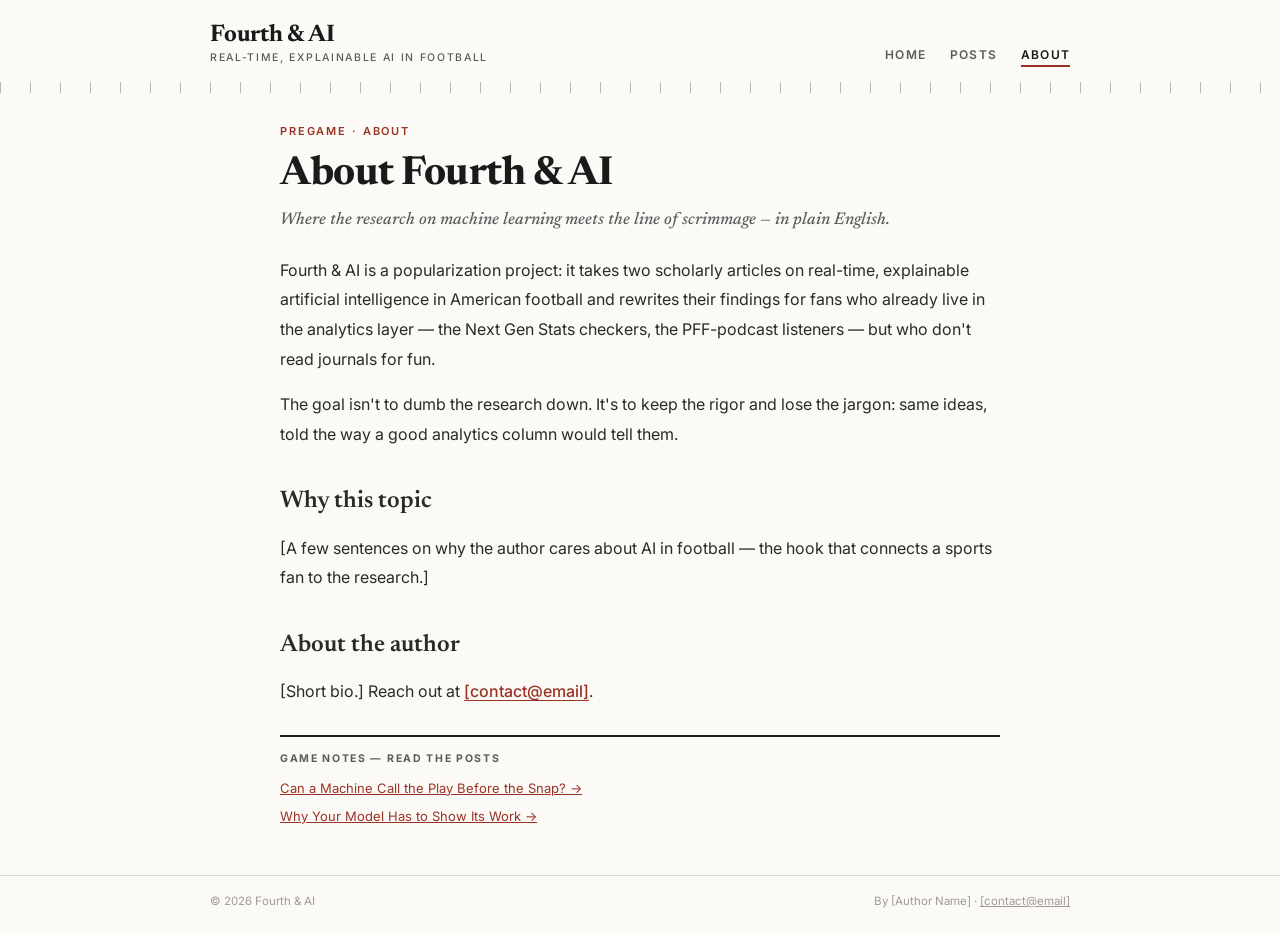
==== about.html @ 86296932 "feat: scaffold Fourth & AI blog Press Box editorial design (Newsreader/Inter/Plex Mono), hand-coded " ====
<!DOCTYPE html>
<html lang="en">
<head>
  <meta charset="UTF-8">
  <meta name="viewport" content="width=device-width, initial-scale=1">
  <title>About — Fourth &amp; AI</title>
  <meta name="description" content="About Fourth & AI: a popularization project on real-time, explainable AI in American football.">

  <link rel="preconnect" href="https://fonts.googleapis.com">
  <link rel="preconnect" href="https://fonts.gstatic.com" crossorigin>
  <link rel="stylesheet" href="https://fonts.googleapis.com/css2?family=Newsreader:ital,opsz,wght@0,6..72,500;0,6..72,600;0,6..72,700;1,6..72,500;1,6..72,600&family=Inter:wght@400;500;600;700&family=IBM+Plex+Mono:wght@500;600&display=swap">
  <link rel="stylesheet" href="assets/css/styles.css">
</head>
<body>
  <a class="skip-link" href="#main">Skip to content</a>

  <header class="site-header">
    <div class="container">
      <nav class="nav" aria-label="Primary">
        <a class="brand" href="index.html">
          Fourth&nbsp;&amp;&nbsp;AI
          <small>Real-time, explainable AI in football</small>
        </a>
        <ul class="nav-links">
          <li><a href="index.html">Home</a></li>
          <li><a href="posts/play-prediction.html">Posts</a></li>
          <li><a href="about.html" aria-current="page">About</a></li>
        </ul>
      </nav>
    </div>
  </header>
  <div class="yard-line" aria-hidden="true"></div>

  <main class="site-main" id="main">
    <article class="container container--read article">
      <p class="kicker">Pregame · About</p>
      <h1 class="headline">About Fourth &amp; AI</h1>
      <p class="dek">Where the research on machine learning meets the line of scrimmage — in plain English.</p>

      <div class="prose">
        <!-- INSERT: project description — what this blog is and why it exists -->
        <p>Fourth &amp; AI is a popularization project: it takes two scholarly articles
        on real-time, explainable artificial intelligence in American football and
        rewrites their findings for fans who already live in the analytics layer —
        the Next Gen Stats checkers, the PFF-podcast listeners — but who don't read
        journals for fun.</p>

        <p>The goal isn't to dumb the research down. It's to keep the rigor and lose
        the jargon: same ideas, told the way a good analytics column would tell them.</p>

        <h2>Why this topic</h2>
        <!-- INSERT: author's personal interest in the topic -->
        <p>[A few sentences on why the author cares about AI in football — the hook
        that connects a sports fan to the research.]</p>

        <h2>About the author</h2>
        <!-- INSERT: short author bio -->
        <p>[Short bio.] Reach out at
        <a href="mailto:[contact@email]">[contact@email]</a>.</p>
      </div>

      <section class="sources" aria-label="Read the posts">
        <p class="sources__label">Game Notes — Read the posts</p>
        <p class="sources__item">
          <a href="posts/play-prediction.html">Can a Machine Call the Play Before the Snap? →</a>
        </p>
        <p class="sources__item">
          <a href="posts/explainable-ai.html">Why Your Model Has to Show Its Work →</a>
        </p>
      </section>
    </article>
  </main>

  <footer class="site-footer">
    <div class="container">
      <span>© 2026 Fourth &amp; AI</span>
      <span>
        <!-- INSERT: author name + contact -->
        By [Author Name] · <a href="mailto:[contact@email]">[contact@email]</a>
      </span>
    </div>
  </footer>
</body>
</html>
---- assets/css/styles.css ----
/* ============================================================================
   Fourth & AI — Press Box design system
   One stylesheet. Sections: Tokens · Base · A11y · Layout · Header ·
   Progress bar · Editorial primitives · Homepage · Post page · Footer ·
   Responsive. Do not hardcode colors/fonts outside the token block.
   ========================================================================= */

/* ---------- Tokens ------------------------------------------------------- */
:root {
  /* Palette */
  --paper:  #FBFAF7;
  --ink:    #1A1A1A;
  --body:   #2c2a25;
  --muted:  #5b5b5b;
  --faint:  #a09c92;
  --rule:   #dcd9d2;
  --panel:  #f3f1ea;
  --accent: #9a3324;

  /* Type */
  --serif: "Newsreader", Georgia, "Times New Roman", serif;
  --sans:  "Inter", -apple-system, BlinkMacSystemFont, "Segoe UI", sans-serif;
  --mono:  "IBM Plex Mono", ui-monospace, "SF Mono", Menlo, monospace;

  /* Rhythm */
  --gutter: clamp(20px, 5vw, 40px);
  --maxw-wide: 940px;   /* homepage / chrome    */
  --maxw-read: 720px;   /* article reading width */

  --t-fast: .15s ease;
}

/* ---------- Base / reset ------------------------------------------------- */
*, *::before, *::after { box-sizing: border-box; }

html { -webkit-text-size-adjust: 100%; }

body {
  margin: 0;
  background: var(--paper);
  color: var(--ink);
  font-family: var(--sans);
  font-size: 16px;
  line-height: 1.6;
  -webkit-font-smoothing: antialiased;
  text-rendering: optimizeLegibility;
}

img { max-width: 100%; height: auto; display: block; }

a { color: var(--accent); }

h1, h2, h3 { margin: 0; font-weight: 700; }

/* ---------- Accessibility ----------------------------------------------- */
.skip-link {
  position: absolute;
  left: -9999px;
  top: 0;
  background: var(--ink);
  color: var(--paper);
  padding: 10px 16px;
  z-index: 100;
  font-family: var(--sans);
  font-size: 13px;
}
.skip-link:focus { left: 8px; top: 8px; }

:focus-visible {
  outline: 2px solid var(--accent);
  outline-offset: 2px;
  border-radius: 2px;
}

@media (prefers-reduced-motion: reduce) {
  *, *::before, *::after {
    animation-duration: .001ms !important;
    transition-duration: .001ms !important;
    scroll-behavior: auto !important;
  }
}

/* ---------- Layout ------------------------------------------------------- */
.container {
  width: 100%;
  max-width: var(--maxw-wide);
  margin: 0 auto;
  padding-left: var(--gutter);
  padding-right: var(--gutter);
}
.container--read { max-width: var(--maxw-read); }

.site-main { display: block; }

/* ---------- Header / nav ------------------------------------------------- */
.site-header { padding-top: 22px; }

.nav {
  display: flex;
  justify-content: space-between;
  align-items: flex-end;
  gap: 20px;
  padding-bottom: 18px;
}

.brand {
  font-family: var(--serif);
  font-weight: 700;
  font-size: clamp(20px, 3.4vw, 24px);
  letter-spacing: -.01em;
  color: var(--ink);
  text-decoration: none;
  line-height: 1.1;
}
.brand small {
  display: block;
  font-family: var(--sans);
  font-weight: 500;
  font-size: 10.5px;
  letter-spacing: .16em;
  text-transform: uppercase;
  color: var(--muted);
  margin-top: 4px;
}

.nav-links {
  display: flex;
  gap: 24px;
  margin: 0;
  padding: 0;
  list-style: none;
  font-size: 12px;
  font-weight: 600;
  letter-spacing: .1em;
  text-transform: uppercase;
}
.nav-links a {
  color: var(--muted);
  text-decoration: none;
  padding-bottom: 3px;
  transition: color var(--t-fast);
}
.nav-links a:hover { color: var(--ink); }
.nav-links a[aria-current="page"] {
  color: var(--ink);
  border-bottom: 2px solid var(--accent);
}

/* Yard-line hairline divider */
.yard-line {
  height: 11px;
  background: repeating-linear-gradient(90deg, var(--ink) 0 1px, transparent 1px 30px);
  opacity: .30;
}

/* ---------- Field scroll-progress bar ------------------------------------ */
.field-progress {
  position: sticky;
  top: 0;
  z-index: 50;
  height: 26px;
  background: var(--panel);
  border-bottom: 1px solid var(--rule);
  background-image: repeating-linear-gradient(90deg, #cfcbc0 0 1px, transparent 1px 9.9%);
  overflow: hidden;
}
.field-progress__fill {
  position: absolute;
  inset: 0 auto 0 0;
  width: 0;
  background: linear-gradient(90deg, #9a332422, #9a332433);
  border-right: 2px solid var(--accent);
}
.field-progress__ball {
  position: absolute;
  top: 50%;
  left: 0;
  transform: translate(-50%, -50%);
  width: 13px;
  height: 9px;
  background: var(--accent);
  border-radius: 50%;
}
.field-progress__endzone {
  position: absolute;
  inset: 0 0 0 auto;
  width: 9%;
  background: repeating-linear-gradient(45deg, #9a33241a 0 4px, transparent 4px 8px);
  border-left: 1px solid #cfcbc0;
}
.field-progress__nums {
  position: absolute;
  inset: 0;
  display: flex;
  justify-content: space-around;
  align-items: center;
  font-family: var(--mono);
  font-size: 9px;
  color: var(--faint);
  letter-spacing: .05em;
  pointer-events: none;
}

/* ---------- Editorial primitives ---------------------------------------- */
.kicker {
  font-family: var(--sans);
  font-size: 11px;
  font-weight: 600;
  letter-spacing: .17em;
  text-transform: uppercase;
  color: var(--accent);
  margin: 0;
}

.headline {
  font-family: var(--serif);
  font-weight: 700;
  font-size: clamp(28px, 6vw, 40px);
  line-height: 1.1;
  letter-spacing: -.012em;
  color: var(--ink);
  margin: 12px 0 10px;
}
.headline a { color: inherit; text-decoration: none; }
.headline a:hover { color: var(--accent); }

.dek {
  font-family: var(--serif);
  font-style: italic;
  font-weight: 500;
  font-size: clamp(15px, 2.4vw, 17px);
  color: var(--muted);
  margin: 0;
}

.byline {
  font-family: var(--sans);
  font-size: 12px;
  color: var(--muted);
  letter-spacing: .02em;
  margin-top: 14px;
}
.byline b { color: var(--ink); font-weight: 600; }

/* Stat-card callout — shared shell */
.stat-card {
  border: 1px solid var(--ink);
  background: var(--paper);
  flex: 0 0 auto;
}
.stat-card__tag {
  background: var(--ink);
  color: var(--paper);
  font-family: var(--sans);
  font-size: 9.5px;
  font-weight: 700;
  letter-spacing: .14em;
  text-transform: uppercase;
  padding: 6px 12px;
}
.stat-card__num {
  font-family: var(--mono);
  font-weight: 600;
  font-size: 33px;
  padding: 14px 16px 2px;
}
.stat-card__label {
  font-family: var(--sans);
  font-size: 11px;
  color: var(--muted);
  padding: 0 16px 8px;
}
.stat-card__src {
  font-family: var(--serif);
  font-style: italic;
  font-size: 9.5px;
  color: var(--faint);
  padding: 0 16px 13px;
}

/* ---------- Homepage ----------------------------------------------------- */
.hero { padding: 34px 0 26px; }
.hero__row {
  display: flex;
  gap: 34px;
  align-items: flex-start;
  margin-top: 18px;
}
.hero__copy {
  flex: 1;
  font-family: var(--sans);
  font-size: 14.5px;
  line-height: 1.75;
  color: var(--body);
}
.read-link {
  display: inline-block;
  margin-top: 12px;
  font-family: var(--sans);
  font-size: 12px;
  font-weight: 700;
  letter-spacing: .1em;
  text-transform: uppercase;
  color: var(--accent);
  text-decoration: none;
}
.read-link:hover { text-decoration: underline; text-underline-offset: 3px; }
.hero .stat-card { width: 200px; }

.second-story {
  border-top: 1px solid var(--rule);
  margin-top: 8px;
  padding: 22px 0 30px;
  display: flex;
  gap: 30px;
  align-items: baseline;
}
.second-story__no {
  font-family: var(--mono);
  font-size: 12px;
  font-weight: 600;
  color: var(--accent);
  padding-top: 4px;
  white-space: nowrap;
}
.second-story__title {
  font-family: var(--serif);
  font-weight: 600;
  font-size: clamp(20px, 3.6vw, 25px);
  margin: 6px 0;
}
.second-story__title a { color: inherit; text-decoration: none; }
.second-story__title a:hover { color: var(--accent); }
.second-story p {
  font-family: var(--sans);
  font-size: 14px;
  color: var(--muted);
  margin: 0;
  line-height: 1.6;
  max-width: 60ch;
}

.about-strip {
  background: var(--panel);
  margin-top: 4px;
}
.about-strip .container { padding-top: 24px; padding-bottom: 24px; }
.about-strip__label {
  font-family: var(--sans);
  font-size: 10.5px;
  font-weight: 700;
  letter-spacing: .15em;
  text-transform: uppercase;
  color: var(--muted);
  margin: 0 0 7px;
}
.about-strip p {
  font-family: var(--serif);
  font-size: 15px;
  color: #3a382f;
  margin: 0;
  max-width: 62ch;
  line-height: 1.6;
}
.about-strip a { color: var(--accent); }

/* ---------- Post page ---------------------------------------------------- */
.article { padding: 30px 0 10px; }

.prose {
  font-family: var(--sans);
  font-size: 16px;
  line-height: 1.85;
  color: var(--body);
  margin-top: 22px;
}
.prose p { margin: 0 0 16px; }
.prose a {
  color: var(--accent);
  text-decoration: underline;
  text-underline-offset: 3px;
  text-decoration-thickness: 1px;
  font-weight: 500;
}
.prose h2 {
  font-family: var(--serif);
  font-weight: 600;
  font-size: 24px;
  margin: 30px 0 10px;
}

/* In-article floated stat card */
.stat-card--float {
  float: right;
  width: 200px;
  margin: 4px 0 18px 28px;
}

/* Coach's-note pull quote */
.coach-note {
  clear: both;
  border-left: 3px solid var(--accent);
  margin: 24px 0;
  padding: 6px 0 6px 22px;
}
.coach-note__label {
  font-family: var(--sans);
  font-size: 10px;
  font-weight: 700;
  letter-spacing: .18em;
  text-transform: uppercase;
  color: var(--accent);
  margin: 0 0 7px;
}
.coach-note__quote {
  font-family: var(--serif);
  font-style: italic;
  font-weight: 500;
  font-size: clamp(19px, 3.4vw, 22px);
  line-height: 1.4;
  color: var(--ink);
  margin: 0;
}

/* Game Notes — Sources box */
.sources {
  clear: both;
  border-top: 2px solid var(--ink);
  margin-top: 28px;
  padding-top: 14px;
}
.sources__label {
  font-family: var(--sans);
  font-size: 10.5px;
  font-weight: 700;
  letter-spacing: .16em;
  text-transform: uppercase;
  color: var(--muted);
  margin: 0 0 10px;
}
.sources__item {
  font-family: var(--sans);
  font-size: 13px;
  color: #3a382f;
  line-height: 1.6;
  margin: 0 0 8px;
}
.sources__item cite { font-style: italic; }
.sources__item a { color: var(--accent); }

/* ---------- Footer ------------------------------------------------------- */
.site-footer {
  border-top: 1px solid var(--rule);
  margin-top: 30px;
}
.site-footer .container {
  padding-top: 16px;
  padding-bottom: 22px;
  display: flex;
  justify-content: space-between;
  gap: 16px;
  flex-wrap: wrap;
  font-family: var(--sans);
  font-size: 11.5px;
  color: var(--faint);
}
.site-footer a { color: var(--faint); }
.site-footer a:hover { color: var(--accent); }

/* ---------- Responsive (<= 720px) --------------------------------------- */
@media (max-width: 720px) {
  .nav {
    flex-direction: column;
    align-items: flex-start;
    gap: 14px;
  }
  .nav-links { gap: 18px; flex-wrap: wrap; }

  .hero__row { flex-direction: column; gap: 22px; }
  .hero .stat-card { width: 100%; }

  .second-story { flex-direction: column; gap: 8px; }

  .stat-card--float {
    float: none;
    width: 100%;
    margin: 18px 0;
  }
}
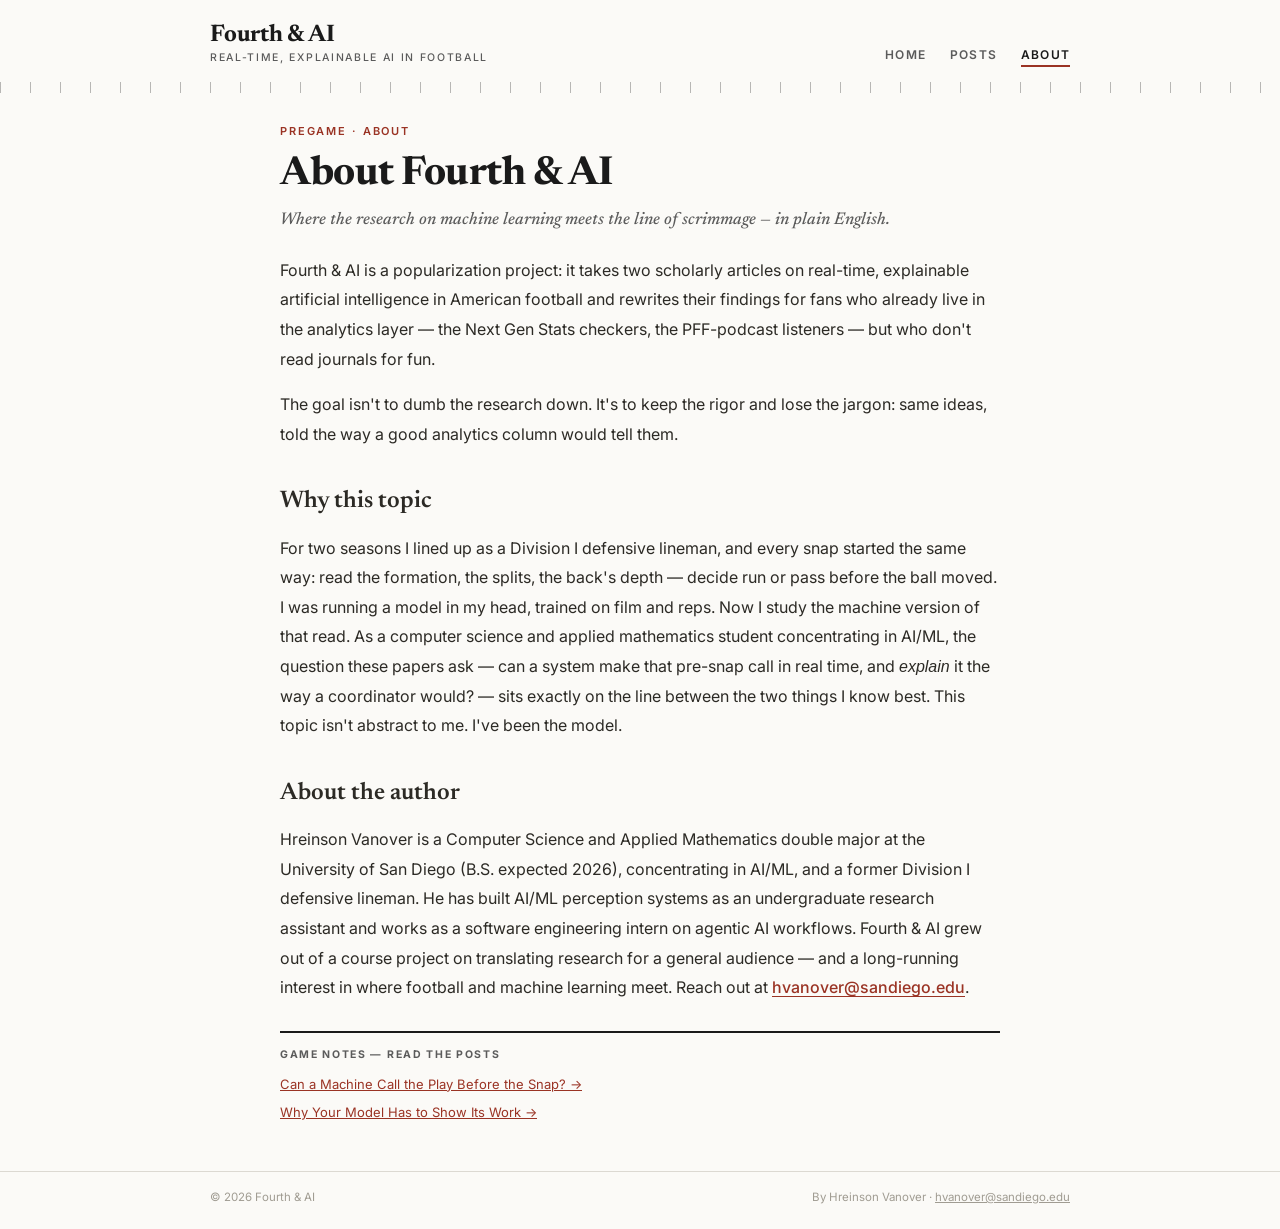
==== commit 58af5a74: "content: add author identity and About copy (Hreinson Vanover) - Footer contact on all pages: Hreins" ====
--- a/about.html
+++ b/about.html
@@ -49,14 +49,25 @@
         the jargon: same ideas, told the way a good analytics column would tell them.</p>
 
         <h2>Why this topic</h2>
-        <!-- INSERT: author's personal interest in the topic -->
-        <p>[A few sentences on why the author cares about AI in football — the hook
-        that connects a sports fan to the research.]</p>
+        <p>For two seasons I lined up as a Division I defensive lineman, and every
+        snap started the same way: read the formation, the splits, the back's depth
+        — decide run or pass before the ball moved. I was running a model in my
+        head, trained on film and reps. Now I study the machine version of that
+        read. As a computer science and applied mathematics student concentrating
+        in AI/ML, the question these papers ask — can a system make that pre-snap
+        call in real time, and <em>explain</em> it the way a coordinator would? —
+        sits exactly on the line between the two things I know best. This topic
+        isn't abstract to me. I've been the model.</p>
 
         <h2>About the author</h2>
-        <!-- INSERT: short author bio -->
-        <p>[Short bio.] Reach out at
-        <a href="mailto:[contact@email]">[contact@email]</a>.</p>
+        <p>Hreinson Vanover is a Computer Science and Applied Mathematics double
+        major at the University of San Diego (B.S. expected 2026), concentrating in
+        AI/ML, and a former Division I defensive lineman. He has built AI/ML
+        perception systems as an undergraduate research assistant and works as a
+        software engineering intern on agentic AI workflows. Fourth &amp; AI grew
+        out of a course project on translating research for a general audience —
+        and a long-running interest in where football and machine learning meet.
+        Reach out at <a href="mailto:hvanover@sandiego.edu">hvanover@sandiego.edu</a>.</p>
       </div>
 
       <section class="sources" aria-label="Read the posts">
@@ -75,8 +86,7 @@
     <div class="container">
       <span>© 2026 Fourth &amp; AI</span>
       <span>
-        <!-- INSERT: author name + contact -->
-        By [Author Name] · <a href="mailto:[contact@email]">[contact@email]</a>
+        By Hreinson Vanover · <a href="mailto:hvanover@sandiego.edu">hvanover@sandiego.edu</a>
       </span>
     </div>
   </footer>
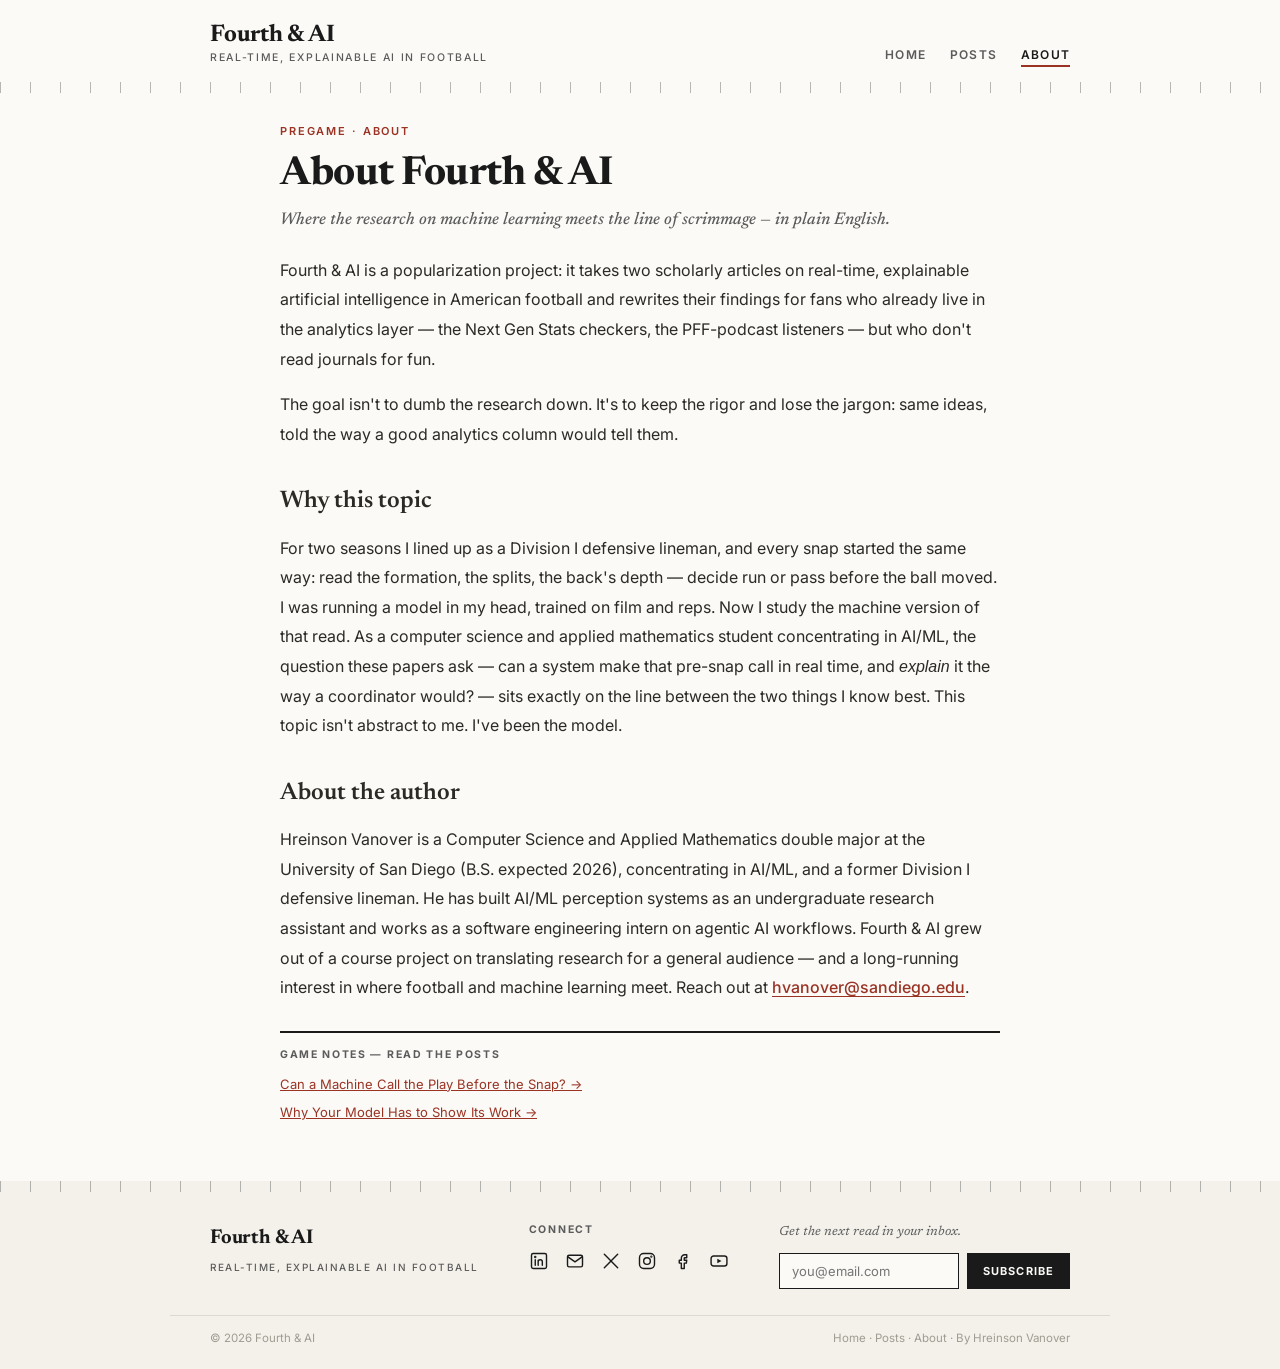
==== commit 2458475f: "feat: add richer footer, connect icons, decorative subscribe, post sign-off/share/back-to-top - Site" ====
--- a/about.html
+++ b/about.html
@@ -83,10 +83,35 @@
   </main>
 
   <footer class="site-footer">
-    <div class="container">
+    <div class="site-footer__yard" aria-hidden="true"></div>
+    <div class="container site-footer__grid">
+      <div class="site-footer__brand">
+        <span class="site-footer__name">Fourth &amp; AI</span>
+        <span class="site-footer__tag">Real-time, explainable AI in football</span>
+      </div>
+      <div class="connect">
+        <p class="connect__label">Connect</p>
+        <div class="connect__icons">
+          <a class="connect__icon" href="https://www.linkedin.com/in/hreinsonvanover/" target="_blank" rel="noopener" aria-label="LinkedIn"><svg viewBox="0 0 24 24"><rect x="3" y="3" width="18" height="18" rx="2"/><line x1="7.5" y1="10.5" x2="7.5" y2="17"/><circle cx="7.5" cy="7.2" r="0.6"/><path d="M11 17v-4a2.5 2.5 0 0 1 5 0v4M11 11v6"/></svg></a>
+          <a class="connect__icon" href="mailto:hvanover@sandiego.edu" aria-label="Email"><svg viewBox="0 0 24 24"><rect x="3" y="5" width="18" height="14" rx="2"/><path d="M3.5 7l8.5 6 8.5-6"/></svg></a>
+          <span class="connect__icon connect__icon--dead" aria-hidden="true"><svg viewBox="0 0 24 24"><path d="M4 4l16 16M20 4L4 20"/></svg></span>
+          <span class="connect__icon connect__icon--dead" aria-hidden="true"><svg viewBox="0 0 24 24"><rect x="3" y="3" width="18" height="18" rx="5"/><circle cx="12" cy="12" r="4"/><circle cx="17.2" cy="6.8" r="0.5"/></svg></span>
+          <span class="connect__icon connect__icon--dead" aria-hidden="true"><svg viewBox="0 0 24 24"><path d="M14 8h2.5V4.5H14a4 4 0 0 0-4 4V11H7.5v3.5H10V21h3.5v-6.5H16L16.5 11H13.5V8.5A.5.5 0 0 1 14 8z"/></svg></span>
+          <span class="connect__icon connect__icon--dead" aria-hidden="true"><svg viewBox="0 0 24 24"><rect x="2.5" y="6" width="19" height="12" rx="3"/><path d="M10 9.2l5 2.8-5 2.8z" fill="currentColor" stroke="none"/></svg></span>
+        </div>
+      </div>
+      <div class="subscribe">
+        <label class="subscribe__label" for="sub-footer">Get the next read in your inbox.</label>
+        <form class="subscribe__form" onsubmit="return false">
+          <input class="subscribe__input" id="sub-footer" type="email" placeholder="you@email.com" aria-label="Email address">
+          <button class="subscribe__btn" type="button">Subscribe</button>
+        </form>
+      </div>
+    </div>
+    <div class="container site-footer__base">
       <span>© 2026 Fourth &amp; AI</span>
-      <span>
-        By Hreinson Vanover · <a href="mailto:hvanover@sandiego.edu">hvanover@sandiego.edu</a>
+      <span class="site-footer__nav">
+        <a href="index.html">Home</a> · <a href="posts/play-prediction.html">Posts</a> · <a href="about.html">About</a> · By Hreinson Vanover
       </span>
     </div>
   </footer>
--- a/assets/css/styles.css
+++ b/assets/css/styles.css
@@ -448,24 +448,210 @@
 .sources__item cite { font-style: italic; }
 .sources__item a { color: var(--accent); }
 
-/* ---------- Footer ------------------------------------------------------- */
+/* ---------- Footer / Connect / Subscribe -------------------------------- */
 .site-footer {
+  margin-top: 40px;
+  background: var(--panel);
+}
+.site-footer__yard {
+  height: 11px;
+  background: repeating-linear-gradient(90deg, var(--ink) 0 1px, transparent 1px 30px);
+  opacity: .30;
+}
+.site-footer__grid {
+  display: flex;
+  justify-content: space-between;
+  gap: 40px;
+  flex-wrap: wrap;
+  padding-top: 30px;
+  padding-bottom: 26px;
+  font-family: var(--sans);
+}
+.site-footer__name {
+  display: block;
+  font-family: var(--serif);
+  font-weight: 700;
+  font-size: 20px;
+  letter-spacing: -.01em;
+  color: var(--ink);
+}
+.site-footer__tag {
+  display: block;
+  margin-top: 5px;
+  font-size: 10px;
+  font-weight: 500;
+  letter-spacing: .15em;
+  text-transform: uppercase;
+  color: var(--muted);
+}
+
+/* Connect — shared icon row (footer + post sign-off) */
+.connect__label {
+  margin: 0 0 12px;
+  font-size: 10.5px;
+  font-weight: 700;
+  letter-spacing: .16em;
+  text-transform: uppercase;
+  color: var(--muted);
+}
+.connect__icons { display: flex; gap: 16px; }
+.connect__icon {
+  display: inline-flex;
+  width: 20px;
+  height: 20px;
+  color: var(--ink);
+}
+.connect__icon svg {
+  width: 100%;
+  height: 100%;
+  stroke: currentColor;
+  stroke-width: 1.7;
+  fill: none;
+  stroke-linecap: round;
+  stroke-linejoin: round;
+}
+a.connect__icon { transition: color var(--t-fast), transform var(--t-fast); }
+a.connect__icon:hover { color: var(--accent); transform: translateY(-2px); }
+.connect__icon--dead { cursor: default; }
+
+/* Subscribe — decorative only (inert by design) */
+.subscribe__label {
+  display: block;
+  margin-bottom: 10px;
+  font-family: var(--serif);
+  font-style: italic;
+  font-size: 13px;
+  color: var(--muted);
+}
+.subscribe__form { display: flex; gap: 8px; flex-wrap: wrap; }
+.subscribe__input {
+  width: 180px;
+  max-width: 100%;
+  padding: 9px 12px;
+  font-family: var(--sans);
+  font-size: 13px;
+  color: var(--ink);
+  background: var(--paper);
+  border: 1px solid var(--ink);
+  border-radius: 0;
+  outline: none;
+}
+.subscribe__btn {
+  padding: 9px 16px;
+  font-family: var(--sans);
+  font-size: 11px;
+  font-weight: 700;
+  letter-spacing: .1em;
+  text-transform: uppercase;
+  color: var(--paper);
+  background: var(--ink);
+  border: 0;
+  cursor: pointer;
+  transition: background var(--t-fast);
+}
+.subscribe__btn:hover { background: var(--accent); }
+
+/* Footer base row */
+.site-footer__base {
+  display: flex;
+  justify-content: space-between;
+  gap: 10px 16px;
+  flex-wrap: wrap;
+  padding-top: 13px;
+  padding-bottom: 22px;
   border-top: 1px solid var(--rule);
-  margin-top: 30px;
-}
-.site-footer .container {
-  padding-top: 16px;
-  padding-bottom: 22px;
-  display: flex;
-  justify-content: space-between;
-  gap: 16px;
-  flex-wrap: wrap;
   font-family: var(--sans);
   font-size: 11.5px;
   color: var(--faint);
 }
-.site-footer a { color: var(--faint); }
-.site-footer a:hover { color: var(--accent); }
+.site-footer__base a { color: var(--faint); text-decoration: none; }
+.site-footer__base a:hover { color: var(--accent); }
+
+/* ---------- Post engagement: sign-off · share · back-to-top ------------- */
+.post-signoff {
+  clear: both;
+  margin-top: 30px;
+  padding: 22px 24px;
+  background: var(--panel);
+  border: 1px solid var(--rule);
+  display: flex;
+  justify-content: space-between;
+  align-items: center;
+  gap: 24px;
+  flex-wrap: wrap;
+}
+.post-signoff__lead {
+  margin: 0 0 4px;
+  font-family: var(--serif);
+  font-style: italic;
+  font-size: 16px;
+  color: var(--ink);
+}
+.post-signoff__sub {
+  margin: 0;
+  font-family: var(--sans);
+  font-size: 12px;
+  color: var(--muted);
+}
+
+.share { display: flex; align-items: center; gap: 12px; margin-top: 14px; }
+.share__label {
+  font-family: var(--sans);
+  font-size: 10.5px;
+  font-weight: 700;
+  letter-spacing: .16em;
+  text-transform: uppercase;
+  color: var(--muted);
+}
+.share__icons { display: flex; gap: 12px; }
+.share__icons a {
+  display: inline-flex;
+  width: 18px;
+  height: 18px;
+  color: var(--ink);
+  transition: color var(--t-fast), transform var(--t-fast);
+}
+.share__icons svg {
+  width: 100%;
+  height: 100%;
+  stroke: currentColor;
+  stroke-width: 1.7;
+  fill: none;
+  stroke-linecap: round;
+  stroke-linejoin: round;
+}
+.share__icons a:hover { color: var(--accent); transform: translateY(-2px); }
+
+.back-to-top {
+  position: fixed;
+  right: 20px;
+  bottom: 20px;
+  z-index: 60;
+  width: 42px;
+  height: 42px;
+  display: flex;
+  align-items: center;
+  justify-content: center;
+  color: var(--paper);
+  background: var(--ink);
+  border: 0;
+  cursor: pointer;
+  opacity: 0;
+  pointer-events: none;
+  transform: translateY(8px);
+  transition: opacity .2s, transform .2s, background var(--t-fast);
+}
+.back-to-top.is-visible { opacity: 1; pointer-events: auto; transform: translateY(0); }
+.back-to-top:hover { background: var(--accent); }
+.back-to-top svg {
+  width: 18px;
+  height: 18px;
+  stroke: currentColor;
+  stroke-width: 2;
+  fill: none;
+  stroke-linecap: round;
+  stroke-linejoin: round;
+}
 
 /* ---------- Responsive (<= 720px) --------------------------------------- */
 @media (max-width: 720px) {
@@ -486,4 +672,10 @@
     width: 100%;
     margin: 18px 0;
   }
-}
+
+  .site-footer__grid { flex-direction: column; gap: 26px; }
+  .connect__icons { flex-wrap: wrap; }
+  .subscribe__input { width: 100%; }
+  .post-signoff { flex-direction: column; align-items: flex-start; }
+  .back-to-top { right: 14px; bottom: 14px; }
+}
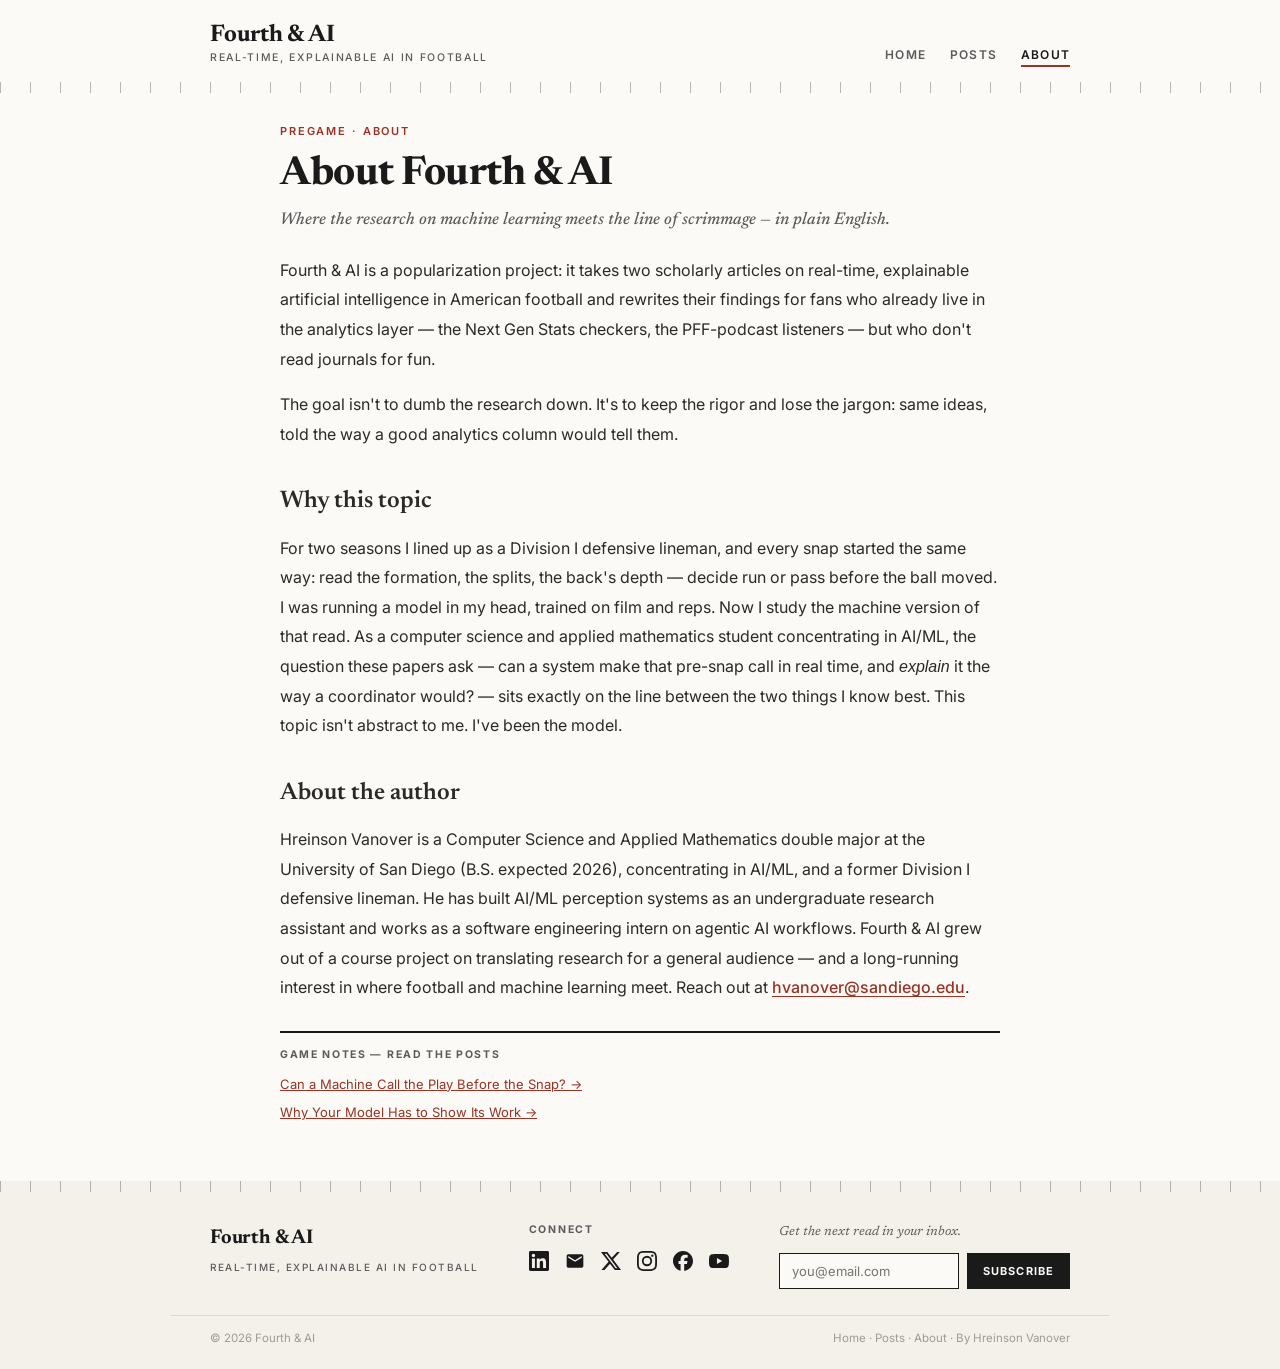
==== commit 0913951d: "fix: replace placeholder connect/share icons with accurate brand glyphs The hand-drawn rect/path SVG" ====
--- a/about.html
+++ b/about.html
@@ -92,12 +92,12 @@
       <div class="connect">
         <p class="connect__label">Connect</p>
         <div class="connect__icons">
-          <a class="connect__icon" href="https://www.linkedin.com/in/hreinsonvanover/" target="_blank" rel="noopener" aria-label="LinkedIn"><svg viewBox="0 0 24 24"><rect x="3" y="3" width="18" height="18" rx="2"/><line x1="7.5" y1="10.5" x2="7.5" y2="17"/><circle cx="7.5" cy="7.2" r="0.6"/><path d="M11 17v-4a2.5 2.5 0 0 1 5 0v4M11 11v6"/></svg></a>
-          <a class="connect__icon" href="mailto:hvanover@sandiego.edu" aria-label="Email"><svg viewBox="0 0 24 24"><rect x="3" y="5" width="18" height="14" rx="2"/><path d="M3.5 7l8.5 6 8.5-6"/></svg></a>
-          <span class="connect__icon connect__icon--dead" aria-hidden="true"><svg viewBox="0 0 24 24"><path d="M4 4l16 16M20 4L4 20"/></svg></span>
-          <span class="connect__icon connect__icon--dead" aria-hidden="true"><svg viewBox="0 0 24 24"><rect x="3" y="3" width="18" height="18" rx="5"/><circle cx="12" cy="12" r="4"/><circle cx="17.2" cy="6.8" r="0.5"/></svg></span>
-          <span class="connect__icon connect__icon--dead" aria-hidden="true"><svg viewBox="0 0 24 24"><path d="M14 8h2.5V4.5H14a4 4 0 0 0-4 4V11H7.5v3.5H10V21h3.5v-6.5H16L16.5 11H13.5V8.5A.5.5 0 0 1 14 8z"/></svg></span>
-          <span class="connect__icon connect__icon--dead" aria-hidden="true"><svg viewBox="0 0 24 24"><rect x="2.5" y="6" width="19" height="12" rx="3"/><path d="M10 9.2l5 2.8-5 2.8z" fill="currentColor" stroke="none"/></svg></span>
+          <a class="connect__icon" href="https://www.linkedin.com/in/hreinsonvanover/" target="_blank" rel="noopener" aria-label="LinkedIn"><svg viewBox="0 0 24 24"><path d="M20.447 20.452h-3.554v-5.569c0-1.328-.027-3.037-1.852-3.037-1.853 0-2.136 1.445-2.136 2.939v5.667H9.351V9h3.414v1.561h.046c.477-.9 1.637-1.85 3.37-1.85 3.601 0 4.267 2.37 4.267 5.455v6.286zM5.337 7.433a2.062 2.062 0 0 1-2.063-2.065 2.064 2.064 0 1 1 2.063 2.065zm1.782 13.019H3.555V9h3.564v11.452zM22.225 0H1.771C.792 0 0 .774 0 1.729v20.542C0 23.227.792 24 1.771 24h20.451C23.2 24 24 23.227 24 22.271V1.729C24 .774 23.2 0 22.222 0h.003z"/></svg></a>
+          <a class="connect__icon" href="mailto:hvanover@sandiego.edu" aria-label="Email"><svg viewBox="0 0 24 24"><path d="M20 4H4c-1.1 0-2 .9-2 2v12c0 1.1.9 2 2 2h16c1.1 0 2-.9 2-2V6c0-1.1-.9-2-2-2zm0 4-8 5-8-5V6l8 5 8-5v2z"/></svg></a>
+          <span class="connect__icon connect__icon--dead" aria-hidden="true"><svg viewBox="0 0 24 24"><path d="M18.901 1.153h3.68l-8.04 9.19L24 22.846h-7.406l-5.8-7.584-6.638 7.584H.474l8.6-9.83L0 1.154h7.594l5.243 6.932 6.591-6.933zm-1.291 19.494h2.039L6.486 3.24H4.298z"/></svg></span>
+          <span class="connect__icon connect__icon--dead" aria-hidden="true"><svg viewBox="0 0 24 24"><path d="M12 2.163c3.204 0 3.584.012 4.85.07 3.252.148 4.771 1.691 4.919 4.919.058 1.265.069 1.645.069 4.849 0 3.205-.012 3.584-.069 4.849-.149 3.225-1.664 4.771-4.919 4.919-1.266.058-1.644.07-4.85.07-3.204 0-3.584-.012-4.849-.07-3.26-.149-4.771-1.699-4.919-4.92-.058-1.265-.07-1.644-.07-4.849 0-3.204.013-3.583.07-4.849.149-3.227 1.664-4.771 4.919-4.919 1.266-.057 1.645-.069 4.849-.069zM12 0C8.741 0 8.333.014 7.053.072 2.695.272.273 2.69.073 7.052.014 8.333 0 8.741 0 12c0 3.259.014 3.668.072 4.948.2 4.358 2.618 6.78 6.98 6.98C8.333 23.986 8.741 24 12 24c3.259 0 3.668-.014 4.948-.072 4.354-.2 6.782-2.618 6.979-6.98.059-1.28.073-1.689.073-4.948 0-3.259-.014-3.667-.072-4.947-.196-4.354-2.617-6.78-6.979-6.98C15.668.014 15.259 0 12 0zm0 5.838a6.162 6.162 0 1 0 0 12.324 6.162 6.162 0 0 0 0-12.324zM12 16a4 4 0 1 1 0-8 4 4 0 0 1 0 8zm6.406-11.845a1.44 1.44 0 1 0 0 2.881 1.44 1.44 0 0 0 0-2.881z"/></svg></span>
+          <span class="connect__icon connect__icon--dead" aria-hidden="true"><svg viewBox="0 0 24 24"><path d="M9.101 23.691v-7.98H6.627v-3.667h2.474v-1.58c0-4.085 1.848-5.978 5.858-5.978.401 0 .955.042 1.468.103a8.68 8.68 0 0 1 1.141.195v3.325a8.623 8.623 0 0 0-.653-.036 26.805 26.805 0 0 0-.733-.009c-.707 0-1.259.096-1.675.309a1.686 1.686 0 0 0-.679.622c-.258.42-.374.995-.374 1.752v1.297h3.919l-.386 2.103-.287 1.564h-3.246v8.245C19.396 23.238 24 18.179 24 12.044c0-6.628-5.373-12.001-12-12.001S0 5.416 0 12.044c0 5.628 3.874 10.35 9.101 11.647z"/></svg></span>
+          <span class="connect__icon connect__icon--dead" aria-hidden="true"><svg viewBox="0 0 24 24"><path d="M23.498 6.186a3.016 3.016 0 0 0-2.122-2.136C19.505 3.545 12 3.545 12 3.545s-7.505 0-9.377.505A3.017 3.017 0 0 0 .502 6.186C0 8.07 0 12 0 12s0 3.93.502 5.814a3.016 3.016 0 0 0 2.122 2.136c1.871.505 9.376.505 9.376.505s7.505 0 9.377-.505a3.015 3.015 0 0 0 2.122-2.136C24 15.93 24 12 24 12s0-3.93-.502-5.814zM9.545 15.568V8.432L15.818 12l-6.273 3.568z"/></svg></span>
         </div>
       </div>
       <div class="subscribe">
--- a/assets/css/styles.css
+++ b/assets/css/styles.css
@@ -504,11 +504,7 @@
 .connect__icon svg {
   width: 100%;
   height: 100%;
-  stroke: currentColor;
-  stroke-width: 1.7;
-  fill: none;
-  stroke-linecap: round;
-  stroke-linejoin: round;
+  fill: currentColor;
 }
 a.connect__icon { transition: color var(--t-fast), transform var(--t-fast); }
 a.connect__icon:hover { color: var(--accent); transform: translateY(-2px); }
@@ -614,11 +610,7 @@
 .share__icons svg {
   width: 100%;
   height: 100%;
-  stroke: currentColor;
-  stroke-width: 1.7;
-  fill: none;
-  stroke-linecap: round;
-  stroke-linejoin: round;
+  fill: currentColor;
 }
 .share__icons a:hover { color: var(--accent); transform: translateY(-2px); }
 
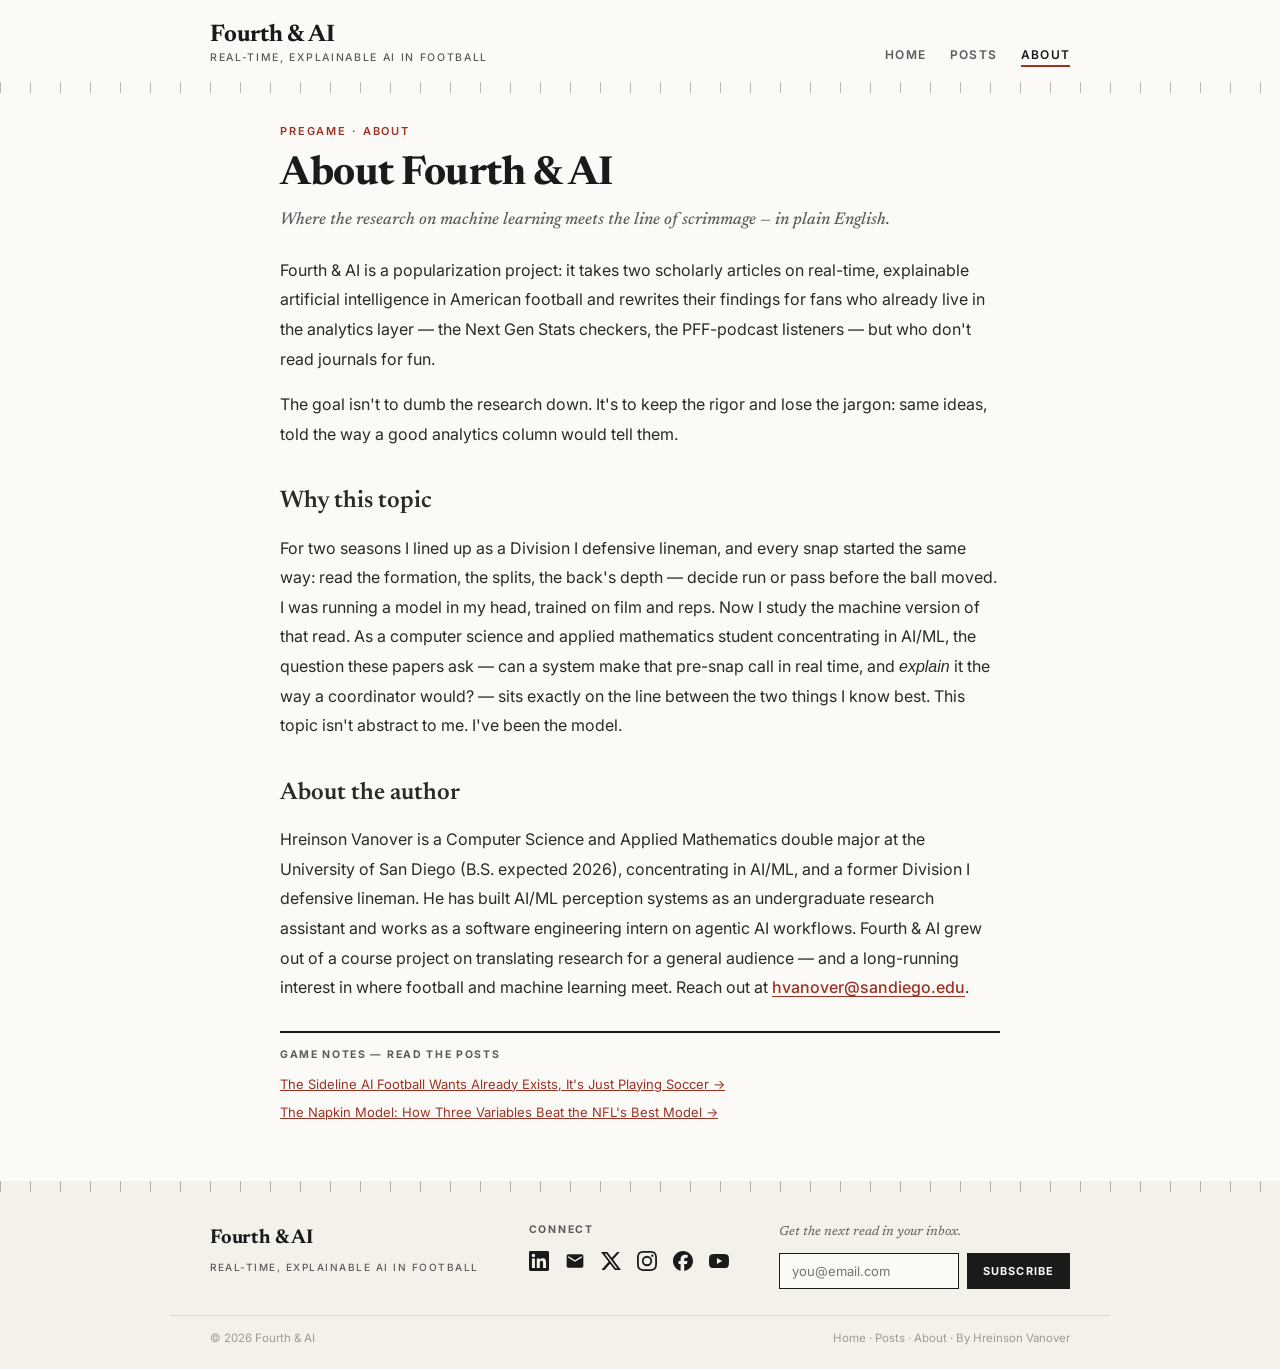
==== commit 0770fc02: "content: retitle both posts and fix stale about.html post links - Napkin Model: 'caught the NFL's be" ====
--- a/about.html
+++ b/about.html
@@ -23,7 +23,7 @@
         </a>
         <ul class="nav-links">
           <li><a href="index.html">Home</a></li>
-          <li><a href="posts/play-prediction.html">Posts</a></li>
+          <li><a href="posts.html">Posts</a></li>
           <li><a href="about.html" aria-current="page">About</a></li>
         </ul>
       </nav>
@@ -73,10 +73,10 @@
       <section class="sources" aria-label="Read the posts">
         <p class="sources__label">Game Notes — Read the posts</p>
         <p class="sources__item">
-          <a href="posts/play-prediction.html">Can a Machine Call the Play Before the Snap? →</a>
+          <a href="posts/play-prediction.html">The Sideline AI Football Wants Already Exists, It's Just Playing Soccer →</a>
         </p>
         <p class="sources__item">
-          <a href="posts/explainable-ai.html">Why Your Model Has to Show Its Work →</a>
+          <a href="posts/explainable-ai.html">The Napkin Model: How Three Variables Beat the NFL's Best Model →</a>
         </p>
       </section>
     </article>
@@ -111,7 +111,7 @@
     <div class="container site-footer__base">
       <span>© 2026 Fourth &amp; AI</span>
       <span class="site-footer__nav">
-        <a href="index.html">Home</a> · <a href="posts/play-prediction.html">Posts</a> · <a href="about.html">About</a> · By Hreinson Vanover
+        <a href="index.html">Home</a> · <a href="posts.html">Posts</a> · <a href="about.html">About</a> · By Hreinson Vanover
       </span>
     </div>
   </footer>
--- a/assets/css/styles.css
+++ b/assets/css/styles.css
@@ -37,6 +37,10 @@
 
 body {
   margin: 0;
+  min-height: 100vh;
+  min-height: 100dvh;
+  display: flex;
+  flex-direction: column;
   background: var(--paper);
   color: var(--ink);
   font-family: var(--sans);
@@ -90,7 +94,7 @@
 }
 .container--read { max-width: var(--maxw-read); }
 
-.site-main { display: block; }
+.site-main { display: block; flex: 1 0 auto; }
 
 /* ---------- Header / nav ------------------------------------------------- */
 .site-header { padding-top: 22px; }
@@ -340,21 +344,13 @@
   max-width: 60ch;
 }
 
-.about-strip {
-  background: var(--panel);
-  margin-top: 4px;
-}
-.about-strip .container { padding-top: 24px; padding-bottom: 24px; }
-.about-strip__label {
-  font-family: var(--sans);
-  font-size: 10.5px;
-  font-weight: 700;
-  letter-spacing: .15em;
-  text-transform: uppercase;
-  color: var(--muted);
-  margin: 0 0 7px;
-}
-.about-strip p {
+/* About block folded into the homepage footer */
+.site-footer__about {
+  padding-top: 26px;
+  padding-bottom: 22px;
+  border-bottom: 1px solid var(--rule);
+}
+.site-footer__about p {
   font-family: var(--serif);
   font-size: 15px;
   color: #3a382f;
@@ -362,7 +358,30 @@
   max-width: 62ch;
   line-height: 1.6;
 }
-.about-strip a { color: var(--accent); }
+.site-footer__about p.site-footer__about-label {
+  font-family: var(--sans);
+  font-size: 10.5px;
+  font-weight: 700;
+  letter-spacing: .15em;
+  text-transform: uppercase;
+  color: var(--muted);
+  margin: 0 0 7px;
+  max-width: none;
+}
+.site-footer__about a { color: var(--accent); }
+
+/* "← All posts" back-link on article pages */
+.back-link {
+  font-family: var(--sans);
+  font-size: 12px;
+  margin: 0 0 14px;
+}
+.back-link a {
+  color: var(--muted);
+  text-decoration: none;
+  letter-spacing: .02em;
+}
+.back-link a:hover { color: var(--accent); }
 
 /* ---------- Post page ---------------------------------------------------- */
 .article { padding: 30px 0 10px; }
@@ -452,6 +471,7 @@
 .site-footer {
   margin-top: 40px;
   background: var(--panel);
+  flex-shrink: 0;
 }
 .site-footer__yard {
   height: 11px;
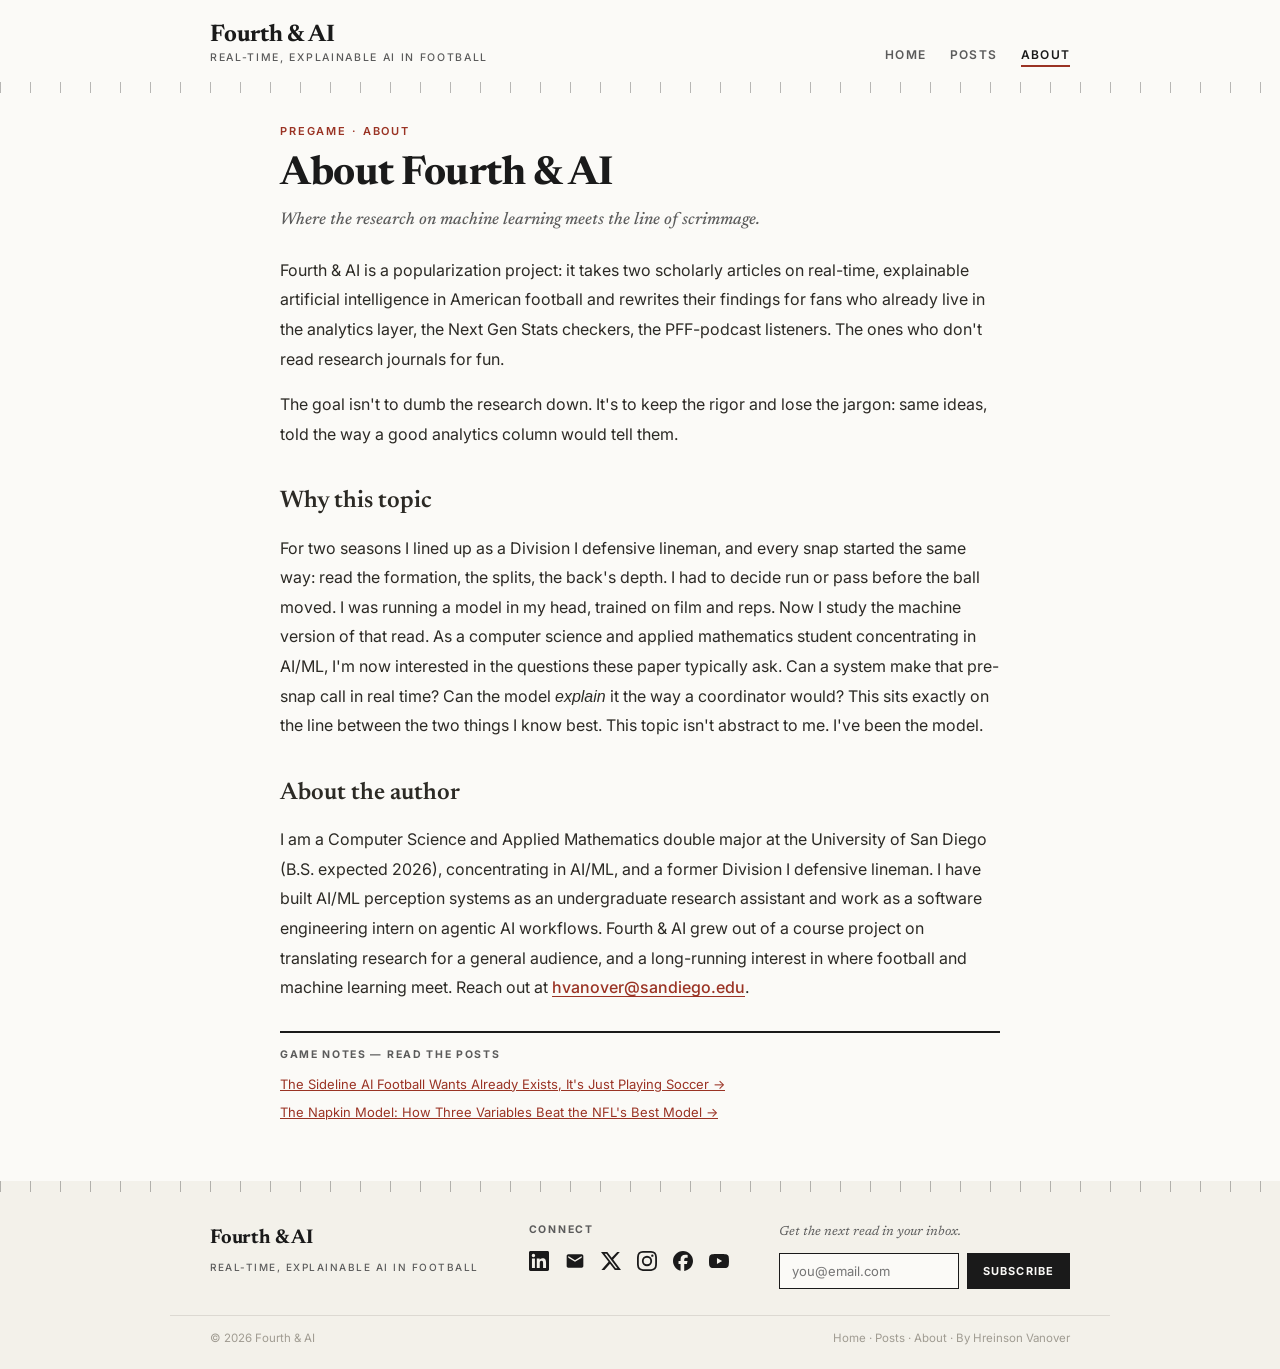
==== commit a6afab38: "Small changes" ====
--- a/about.html
+++ b/about.html
@@ -35,37 +35,37 @@
     <article class="container container--read article">
       <p class="kicker">Pregame · About</p>
       <h1 class="headline">About Fourth &amp; AI</h1>
-      <p class="dek">Where the research on machine learning meets the line of scrimmage — in plain English.</p>
+      <p class="dek">Where the research on machine learning meets the line of scrimmage.</p>
 
       <div class="prose">
         <!-- INSERT: project description — what this blog is and why it exists -->
         <p>Fourth &amp; AI is a popularization project: it takes two scholarly articles
         on real-time, explainable artificial intelligence in American football and
-        rewrites their findings for fans who already live in the analytics layer —
-        the Next Gen Stats checkers, the PFF-podcast listeners — but who don't read
-        journals for fun.</p>
+        rewrites their findings for fans who already live in the analytics layer,
+        the Next Gen Stats checkers, the PFF-podcast listeners. The ones who don't read
+        research journals for fun.</p>
 
         <p>The goal isn't to dumb the research down. It's to keep the rigor and lose
         the jargon: same ideas, told the way a good analytics column would tell them.</p>
 
         <h2>Why this topic</h2>
         <p>For two seasons I lined up as a Division I defensive lineman, and every
-        snap started the same way: read the formation, the splits, the back's depth
-        — decide run or pass before the ball moved. I was running a model in my
+        snap started the same way: read the formation, the splits, the back's depth.
+        I had to decide run or pass before the ball moved. I was running a model in my
         head, trained on film and reps. Now I study the machine version of that
         read. As a computer science and applied mathematics student concentrating
-        in AI/ML, the question these papers ask — can a system make that pre-snap
-        call in real time, and <em>explain</em> it the way a coordinator would? —
-        sits exactly on the line between the two things I know best. This topic
+        in AI/ML, I'm now interested in the questions these paper typically ask. Can a system make that pre-snap
+        call in real time? Can the model <em>explain</em> it the way a coordinator would?
+        This sits exactly on the line between the two things I know best. This topic
         isn't abstract to me. I've been the model.</p>
 
         <h2>About the author</h2>
-        <p>Hreinson Vanover is a Computer Science and Applied Mathematics double
+        <p>I am a Computer Science and Applied Mathematics double
         major at the University of San Diego (B.S. expected 2026), concentrating in
-        AI/ML, and a former Division I defensive lineman. He has built AI/ML
-        perception systems as an undergraduate research assistant and works as a
+        AI/ML, and a former Division I defensive lineman. I have built AI/ML
+        perception systems as an undergraduate research assistant and work as a
         software engineering intern on agentic AI workflows. Fourth &amp; AI grew
-        out of a course project on translating research for a general audience —
+        out of a course project on translating research for a general audience, 
         and a long-running interest in where football and machine learning meet.
         Reach out at <a href="mailto:hvanover@sandiego.edu">hvanover@sandiego.edu</a>.</p>
       </div>
